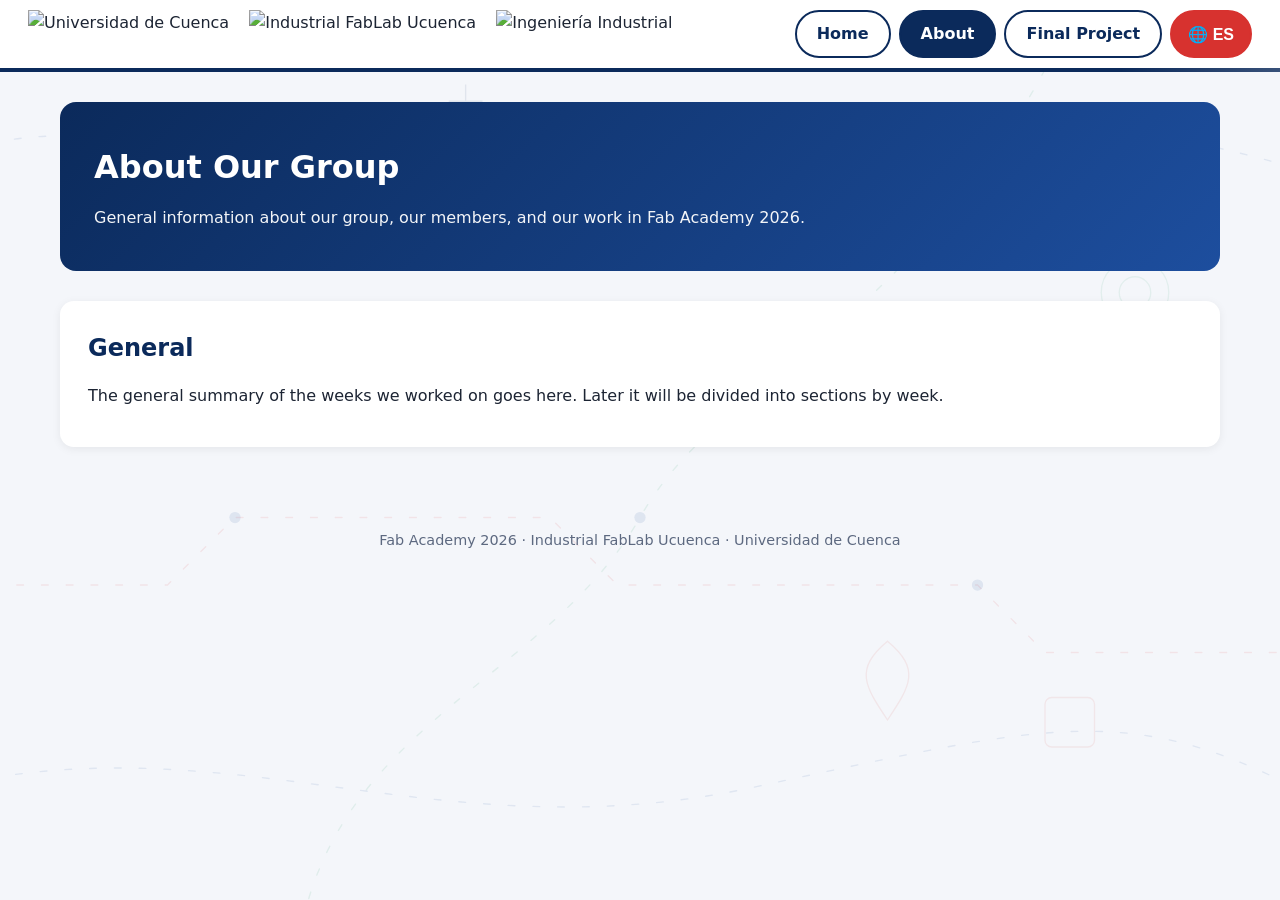
==== about.html @ 64b17518 "Add files via upload" ====
<!DOCTYPE html>
<html lang="en">
<head>
<meta charset="UTF-8">
<meta name="viewport" content="width=device-width, initial-scale=1.0">
<title>About | Fab Academy 2026 - Industrial FabLab Ucuenca</title>
<link rel="stylesheet" href="style.css">
</head>
<body>
<header>
  <div class="logos">
    <img src="images/ucuenca-logo.png" alt="Universidad de Cuenca">
    <img src="images/fablab-logo.png" alt="Industrial FabLab Ucuenca">
    <img src="images/industrial-logo.png" alt="Ingeniería Industrial">
  </div>
  <nav>
    <a href="index.html" class="" data-i18n="home">Home</a>
    <a href="about.html" class="active" data-i18n="about">About</a>
    <a href="final-project.html" class="" data-i18n="final">Final Project</a>
    <button class="lang-btn" id="langBtn" type="button">🌐 ES</button>
  </nav>
</header>
<div class="layout"><main>
  <section class="hero"><h1 data-i18n="aboutTitle">About Our Group</h1><p data-i18n="aboutText">General information about our group, our members, and our work in Fab Academy 2026.</p></section>
  <div class="panel"><h2 data-i18n="general">General</h2><p data-i18n="generalText">The general summary of the weeks we worked on goes here. Later it will be divided into sections by week.</p></div>
</main></div>
<footer data-i18n="footer">Fab Academy 2026 · Industrial FabLab Ucuenca · Universidad de Cuenca</footer>
<button id="toTop" title="Back to top">↑</button>
<script src="script.js"></script>
</body>
</html>
---- style.css ----
:root{--navy:#0b2a5b;--blue:#1d4e9e;--red:#d7322f;--green:#1f9a5a;--bg:#f4f6fa;--card:#fff;--text:#1c2433;--muted:#5d6980}
*{box-sizing:border-box;margin:0;padding:0}
html{scroll-behavior:smooth}
body{font-family:'Segoe UI',system-ui,Arial,sans-serif;background:var(--bg);color:var(--text);line-height:1.6}
a{color:inherit;text-decoration:none}
header{background:#fff;border-bottom:4px solid var(--navy);position:sticky;top:0;z-index:50;display:flex;align-items:center;justify-content:space-between;flex-wrap:wrap;gap:12px;padding:10px 28px}
.logos{display:flex;align-items:center;gap:20px}
.logos img{height:48px;width:auto;object-fit:contain}
nav{display:flex;gap:8px}
nav a{padding:9px 20px;border-radius:999px;font-weight:600;color:var(--navy);border:2px solid var(--navy);transition:.2s}
nav a:hover,nav a.active{background:var(--navy);color:#fff}
.layout{display:flex;max-width:1200px;margin:30px auto;padding:0 20px;gap:28px;align-items:flex-start}
aside{width:210px;flex-shrink:0;background:var(--card);border-radius:14px;padding:18px;box-shadow:0 2px 10px #0001;position:sticky;top:110px}
aside h3{color:var(--navy);margin-bottom:10px;font-size:1rem;text-transform:uppercase;letter-spacing:.06em}
aside a{display:block;padding:9px 12px;border-radius:8px;font-weight:500;color:var(--text)}
aside a:hover,aside a.active{background:var(--navy);color:#fff}
main{flex:1;min-width:0}
.hero{background:linear-gradient(135deg,var(--navy),var(--blue));color:#fff;border-radius:16px;padding:40px 34px;margin-bottom:30px}
.hero h1{font-size:2rem;margin-bottom:12px}
.hero p{max-width:720px;opacity:.95}
h2{color:var(--navy);margin:8px 0 16px}
.grid{display:grid;grid-template-columns:repeat(auto-fit,minmax(220px,1fr));gap:18px;margin-bottom:34px}
.card{background:var(--card);border-radius:14px;padding:22px;box-shadow:0 2px 10px #0001;border-top:5px solid var(--blue);cursor:pointer;transition:.2s;text-align:center}
.card:nth-child(2){border-color:var(--red)}.card:nth-child(3){border-color:var(--green)}.card:nth-child(4){border-color:var(--navy)}
.card:hover{transform:translateY(-4px);box-shadow:0 8px 20px #0002}
.avatar{width:72px;height:72px;border-radius:50%;background:var(--navy);color:#fff;display:grid;place-items:center;font-size:1.6rem;font-weight:700;margin:0 auto 10px}
.card small{color:var(--muted)}
.week-card{text-align:left}
.week-card span{display:inline-block;background:var(--navy);color:#fff;border-radius:6px;padding:2px 10px;font-size:.8rem;margin-bottom:8px}
.panel{background:var(--card);border-radius:14px;padding:28px;box-shadow:0 2px 10px #0001;margin-bottom:24px}
.panel h2{margin-top:0}
.panel p{margin-bottom:10px;color:var(--text)}
.modal{position:fixed;inset:0;background:#000a;display:none;align-items:center;justify-content:center;z-index:100;padding:20px}
.modal.open{display:flex}
.modal-box{background:#fff;border-radius:16px;max-width:520px;width:100%;padding:30px;position:relative;max-height:90vh;overflow:auto}
.modal-box h3{color:var(--navy);margin-bottom:4px}
.modal-box h4{margin:14px 0 4px;color:var(--blue)}
.close{position:absolute;top:12px;right:16px;background:none;border:0;font-size:1.8rem;cursor:pointer;color:var(--muted)}
#toTop{position:fixed;right:24px;bottom:24px;width:48px;height:48px;border:0;border-radius:50%;background:var(--navy);color:#fff;font-size:1.4rem;cursor:pointer;box-shadow:0 4px 12px #0004;opacity:0;pointer-events:none;transition:.3s;z-index:60}
#toTop.show{opacity:1;pointer-events:auto}
footer{text-align:center;padding:28px;color:var(--muted);font-size:.9rem}
@media(max-width:800px){.layout{flex-direction:column}aside{width:100%;position:static}header{padding:10px 14px}.logos img{height:36px}}
/* ---- v2 additions ---- */
.hero-img{background:linear-gradient(rgba(11,42,91,.80),rgba(11,42,91,.72)),url(images/campusbalzay.jpg) center/cover no-repeat;padding:80px 34px}
.week-card{padding:0;overflow:hidden}
.week-card .cover{width:100%;aspect-ratio:16/10;object-fit:cover;display:block;background:linear-gradient(135deg,var(--navy),var(--blue))}
.week-card .cover.empty{aspect-ratio:16/10}
.wc-body{padding:16px 18px 20px}
.wc-body h3{color:var(--navy);margin-bottom:6px}
.wc-body p{color:var(--muted);font-size:.95rem}
.avatar{overflow:hidden;width:96px;height:96px;border:4px solid var(--navy)}
.avatar img{width:100%;height:100%;object-fit:cover;object-position:50% 30%;display:block}
.modal-photo{width:130px;height:130px;border-radius:50%;overflow:hidden;border:5px solid var(--navy);margin:0 auto 14px}
.modal-photo img{width:100%;height:100%;object-fit:cover;object-position:50% 30%}
.modal-photo.initial{display:grid;place-items:center;background:var(--navy);color:#fff;font-size:3rem;font-weight:700}
.modal-box{text-align:center}
.modal-box h4,.modal-box p{text-align:left}
.lang-btn{padding:9px 16px;border-radius:999px;border:2px solid var(--red);background:var(--red);color:#fff;font-weight:700;cursor:pointer;font-size:1rem;transition:.2s}
.lang-btn:hover{background:#fff;color:var(--red)}

/* ---- v3: subtle motion, background decoration, week 1 hero ---- */
header{position:sticky;transition:padding .3s,box-shadow .3s}
header::after{content:"";position:absolute;left:0;right:0;bottom:-4px;height:4px;background:linear-gradient(90deg,transparent 0,transparent 35%,rgba(255,255,255,.55) 50%,transparent 65%,transparent 100%);background-size:250% 100%;animation:sheen 7s linear infinite;pointer-events:none}
@keyframes sheen{from{background-position:150% 0}to{background-position:-100% 0}}
header.scrolled{padding-top:6px;padding-bottom:6px;box-shadow:0 4px 14px #0b2a5b1a}
.logos img{transition:height .3s,transform .3s;animation:bob 6s ease-in-out infinite}
.logos img:nth-child(2){animation-delay:-2s}.logos img:nth-child(3){animation-delay:-4s}
.logos img:hover{transform:scale(1.05)}
@keyframes bob{50%{transform:translateY(-2px)}}
nav a:hover{transform:translateY(-1px)}
.lang-btn:hover{transform:scale(1.04)}

.bg-deco{position:fixed;inset:0;width:100%;height:100%;z-index:0;pointer-events:none}
.bg-deco .path{fill:none;stroke:var(--blue);stroke-width:1.2;stroke-linecap:round;stroke-dasharray:6 16;opacity:.09;animation:flow 40s linear infinite}
.bg-deco .path.r{stroke:var(--red);animation-duration:55s;animation-direction:reverse}
.bg-deco .path.g{stroke:var(--green);animation-duration:48s}
.bg-deco .node{fill:var(--blue);opacity:.1;animation:blink 6s ease-in-out infinite}
.bg-deco .shape{fill:none;stroke:var(--navy);stroke-width:1.2;opacity:.08;animation:drift 26s ease-in-out infinite;transform-box:fill-box;transform-origin:center}
.bg-deco .shape.s2{animation-duration:32s;animation-delay:-8s;stroke:var(--green)}
.bg-deco .shape.s3{animation-duration:29s;animation-delay:-14s;stroke:var(--red)}
@keyframes flow{to{stroke-dashoffset:-880}}
@keyframes blink{50%{opacity:.03}}
@keyframes drift{0%,100%{transform:translate(0,0) rotate(0)}50%{transform:translate(14px,-20px) rotate(25deg)}}
.layout,footer{position:relative;z-index:1}

.hero-week1{background:linear-gradient(rgba(11,42,91,.72),rgba(11,42,91,.62)),url(images/week01.jpg) center/cover no-repeat;padding:80px 34px}
.panel h3.sub{color:var(--blue);margin:-6px 0 14px;font-weight:600}
@media(prefers-reduced-motion:reduce){*{animation:none!important;transition:none!important}}

/* ---- v4: home hero interaction, industrial background, team/weekly layout, week 02 ---- */
.hero-img{position:relative;overflow:hidden}
.hero-img>h1,.hero-img>p{position:relative;z-index:1}
.hero-canvas{position:absolute;inset:0;width:100%;height:100%;z-index:0}
.bg-ind .gear path,.bg-ind .gear circle,.bg-ind .flow *,.bg-ind .bars *,.bg-ind .belt *{fill:none;stroke:var(--navy);stroke-width:1.3;opacity:.1;stroke-linejoin:round}
.bg-ind .gear{animation:spin 60s linear infinite;transform-box:fill-box;transform-origin:center}
.bg-ind .gear.rev{animation-direction:reverse;animation-duration:44s}.bg-ind .gear.slow{animation-duration:90s}
.bg-ind .flow path.r{stroke:var(--red);stroke-dasharray:5 9;animation:flow 30s linear infinite}
.bg-ind .bars rect{stroke:var(--blue);transform-box:fill-box;transform-origin:bottom;animation:grow 7s ease-in-out infinite}
.bg-ind .bars .b2{animation-delay:-1.5s}.bg-ind .bars .b3{animation-delay:-3s}.bg-ind .bars .b4{animation-delay:-4.5s}
.bg-ind .bars .path{stroke:var(--green);stroke-dasharray:5 9;animation:flow 36s linear infinite}
.bg-ind .belt .box{stroke:var(--red);animation:ride 14s linear infinite}.bg-ind .belt .b2{animation-delay:-7s}
@keyframes spin{to{transform:rotate(360deg)}}
@keyframes grow{50%{transform:scaleY(.6)}}
@keyframes ride{from{transform:translateX(0)}to{transform:translateX(250px)}}
.team-grid{grid-template-columns:repeat(auto-fit,minmax(140px,1fr));gap:12px}
.team-grid .card{padding:12px 10px;border-top-width:4px;font-size:.92rem}
.team-grid .avatar{width:64px;height:64px;border-width:3px;font-size:1.3rem;margin-bottom:6px}
.team-grid .card small{font-size:.78rem}
.weekly-title{font-size:2rem;margin:34px 0 18px;padding-left:16px;border-left:6px solid var(--red);line-height:1.1}
.weekly-grid{grid-template-columns:repeat(auto-fit,minmax(270px,1fr));gap:26px;padding:26px;background:linear-gradient(135deg,#fff,#e9eefa);border:2px solid #d6def0;border-radius:20px;box-shadow:0 10px 30px #0b2a5b1f}
.weekly-grid .week-card{box-shadow:0 6px 18px #0b2a5b26;border-top-width:6px}
.weekly-grid .week-card:hover{transform:translateY(-6px);box-shadow:0 14px 30px #0b2a5b33}
.weekly-grid .wc-body{padding:20px 22px 24px}
.weekly-grid .wc-body h3{font-size:1.5rem}.weekly-grid .wc-body p{font-size:1.02rem}
.hero-week2{background:linear-gradient(rgba(11,42,91,.72),rgba(11,42,91,.62)),url(images/week02.jpg) center/cover no-repeat;padding:80px 34px}
.intro-panel{border-left:6px solid var(--blue);background:linear-gradient(135deg,#fff 60%,#eef3fc)}
.chips{display:flex;flex-wrap:wrap;gap:10px;margin:14px 0}
.chip{padding:6px 14px;border-radius:999px;font-size:.88rem;font-weight:600;color:#fff}
.chip.c1{background:var(--navy)}.chip.c2{background:var(--red)}.chip.c3{background:var(--green)}
.objective{background:#eef3fc;border-radius:10px;padding:12px 16px;border-left:4px solid var(--green);margin-top:6px}
.objective strong{color:var(--navy)}
.sw{border-top:5px solid var(--blue)}
.sw-title{color:var(--navy);margin-bottom:10px;font-size:1.35rem}
.sw figure{margin:16px auto;text-align:center}
.sw figure img{max-width:100%;border-radius:10px;border:1px solid #d6def0;box-shadow:0 4px 14px #0b2a5b1f}
.sw figcaption{color:var(--muted);font-size:.9rem;margin-top:8px;font-style:italic}
.note{background:#fff6e8;border-left:4px solid var(--red);border-radius:8px;padding:10px 14px;margin-bottom:10px}
.tbl-wrap{overflow-x:auto;margin-top:12px}
.tbl{width:100%;border-collapse:collapse;font-size:.95rem}
.tbl th{background:var(--navy);color:#fff;text-align:left;padding:10px 14px}
.tbl td{padding:10px 14px;border-bottom:1px solid #e2e8f4;vertical-align:top}
.tbl tbody tr:nth-child(even){background:#f4f7fc}
.tbl tbody tr:hover{background:#e8eefb}
.tbl td:first-child{font-weight:600;color:var(--navy);white-space:nowrap}
.tag{display:inline-block;padding:1px 10px;border-radius:6px;font-size:.78rem;font-weight:700;color:#fff}
.tag.t2{background:var(--blue)}.tag.t3{background:var(--green)}
.bib{padding-left:20px}.bib li{margin-bottom:8px}.bib a{color:var(--blue)}
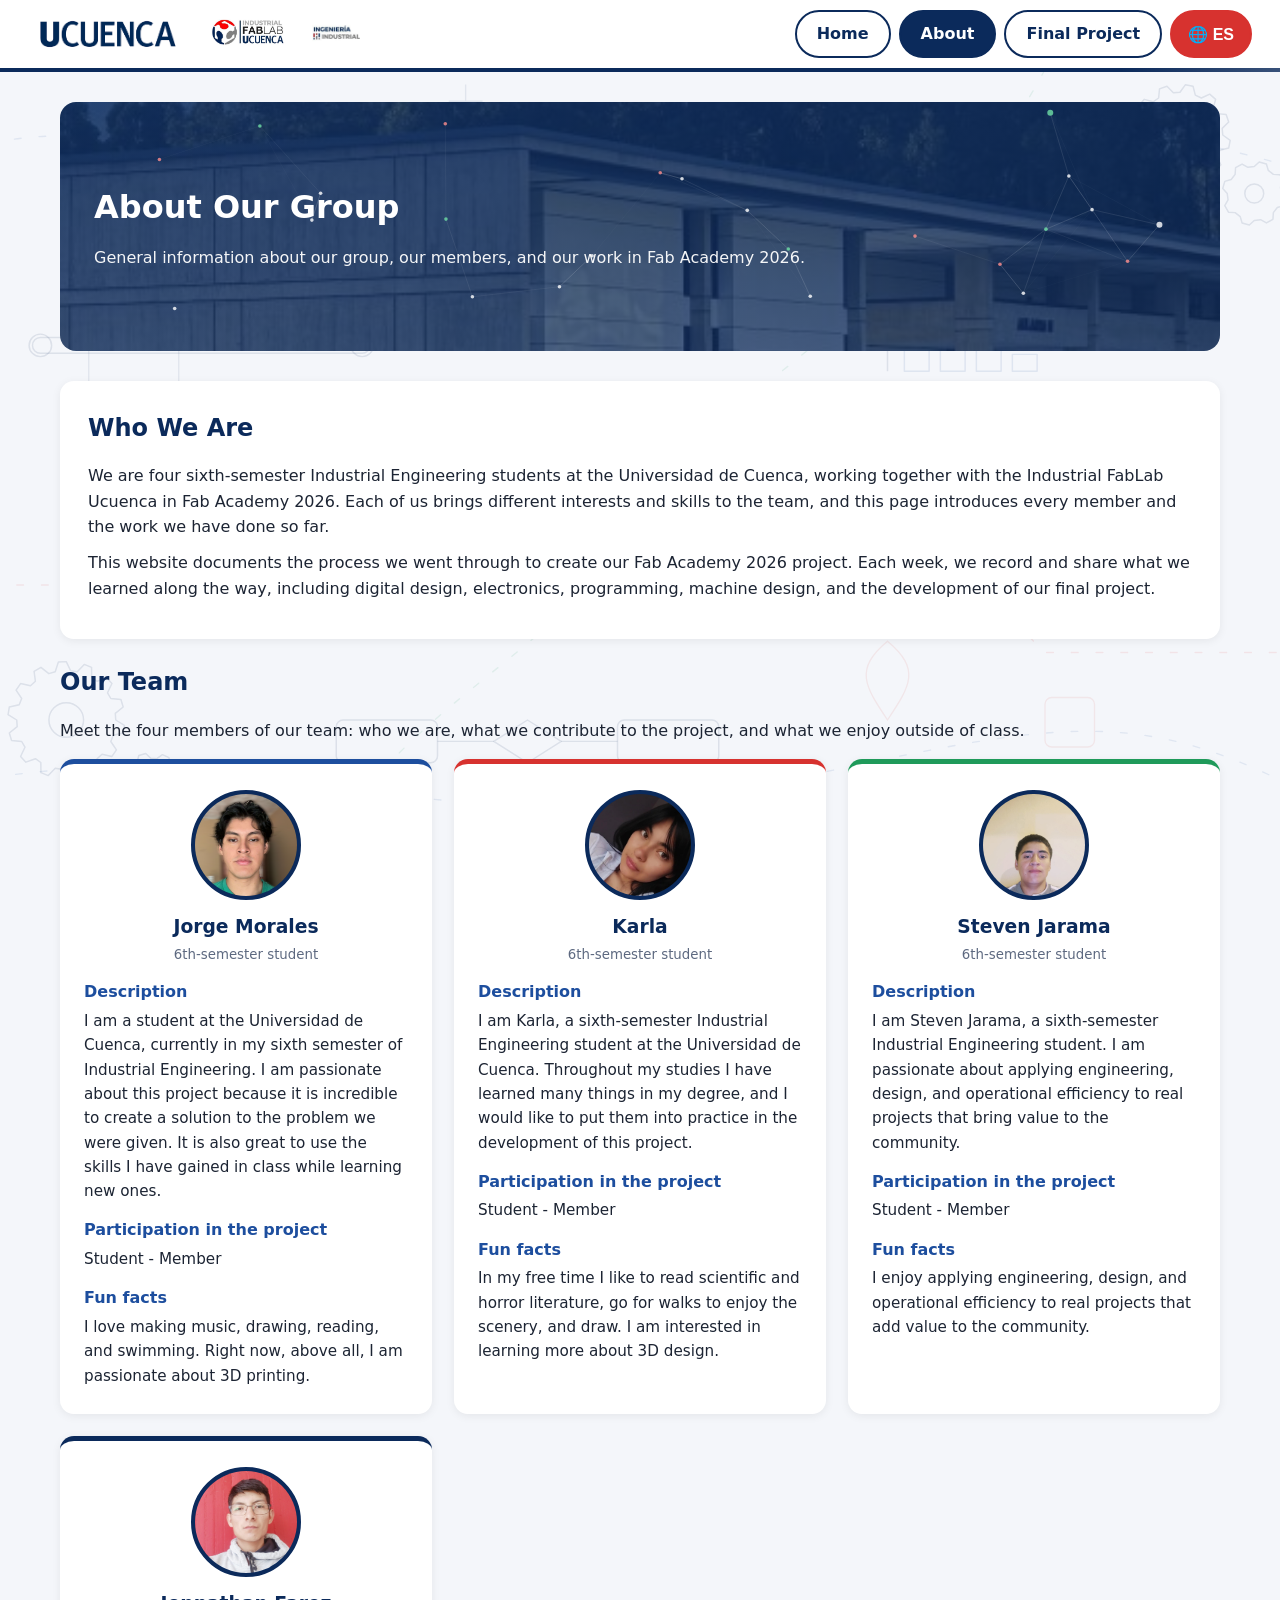
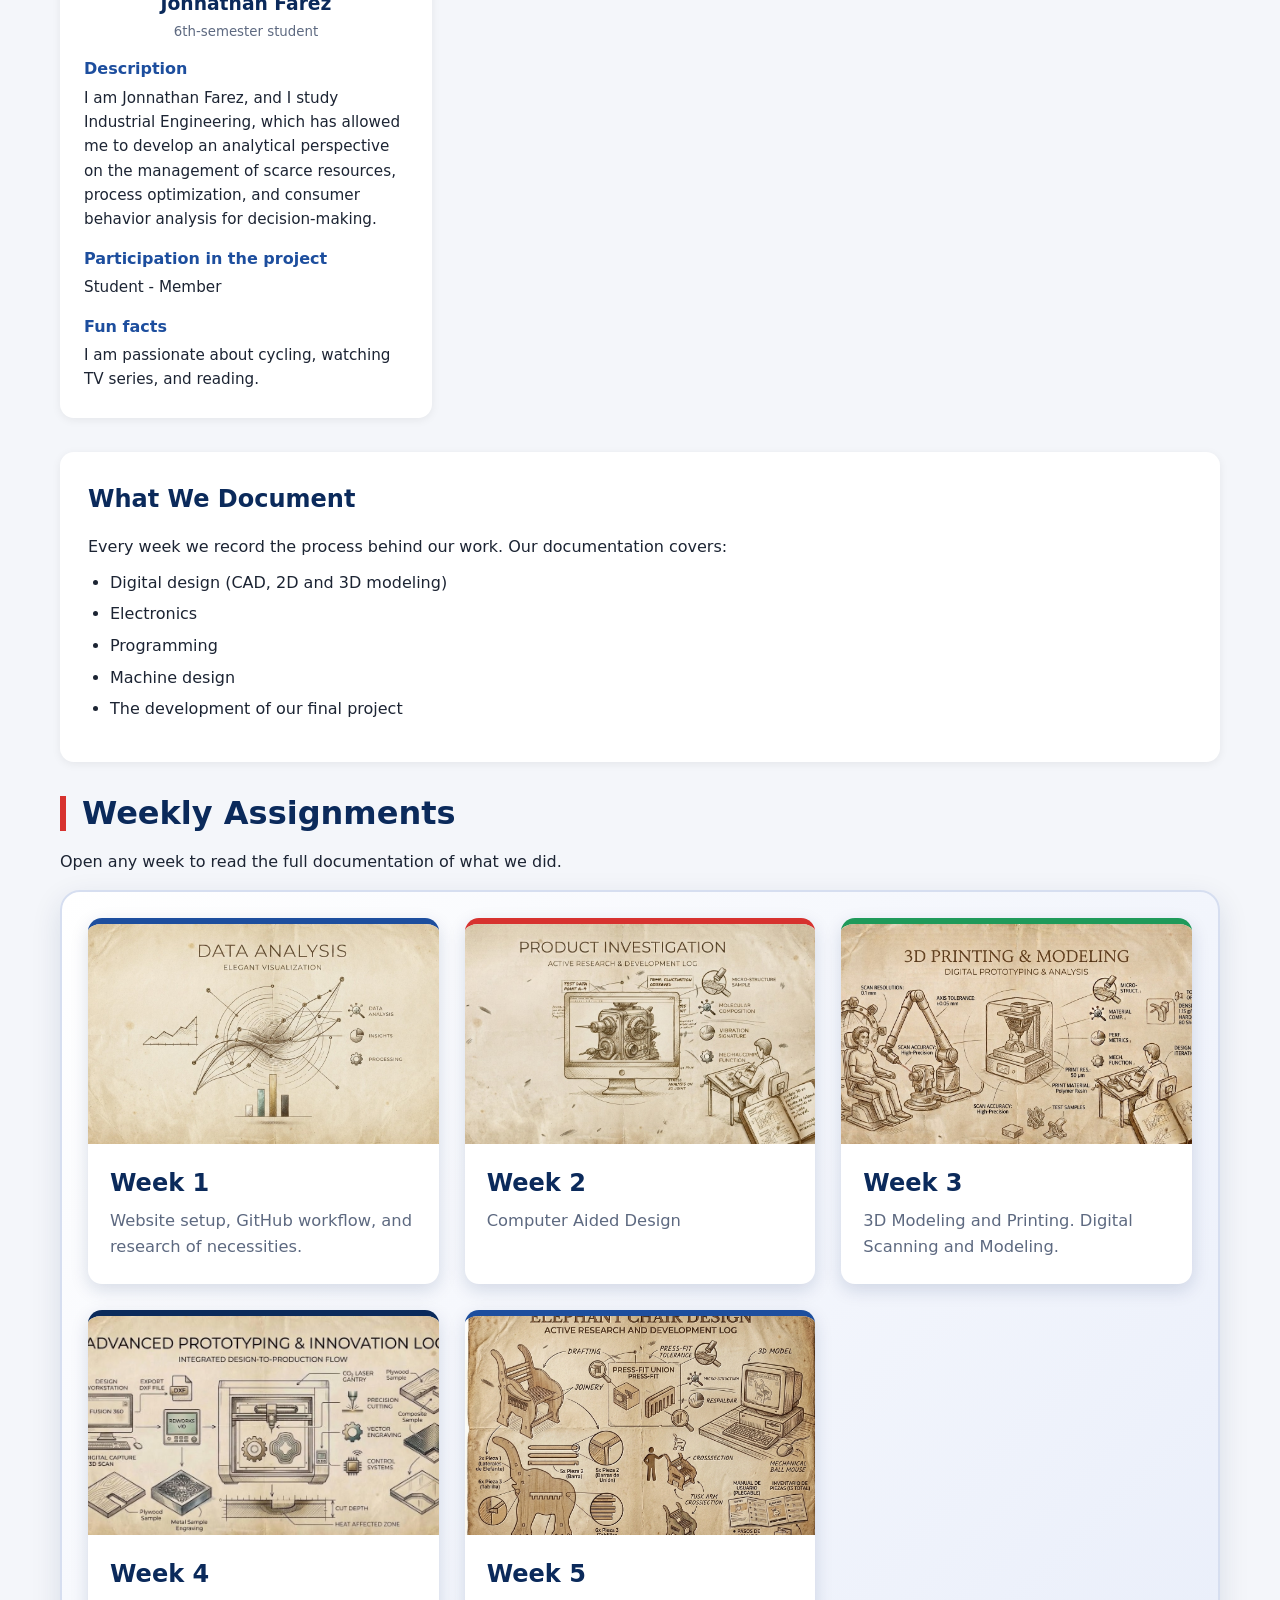
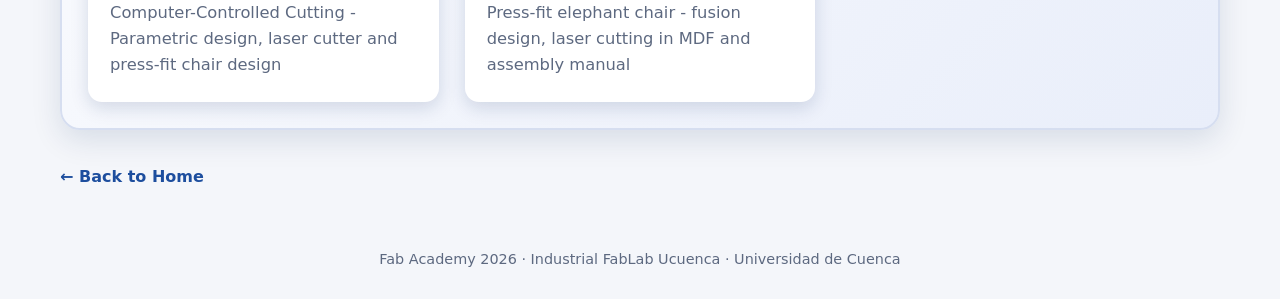
==== commit 8c2b3220: "Add files via upload" ====
--- a/about.html
+++ b/about.html
@@ -5,6 +5,19 @@
 <meta name="viewport" content="width=device-width, initial-scale=1.0">
 <title>About | Fab Academy 2026 - Industrial FabLab Ucuenca</title>
 <link rel="stylesheet" href="style.css">
+<style>
+.about-team{grid-template-columns:repeat(auto-fit,minmax(300px,1fr));gap:22px;margin-bottom:34px}
+.member{cursor:default;text-align:left;padding:26px 24px}
+.member:hover{transform:none;box-shadow:0 2px 10px #0001}
+.member .avatar{width:110px;height:110px;margin:0 auto 12px}
+.member h3{color:var(--navy);text-align:center;margin-bottom:2px}
+.member .role{display:block;text-align:center;color:var(--muted);margin-bottom:6px}
+.member h4{margin:14px 0 4px;color:var(--blue)}
+.member p{font-size:.95rem;color:var(--text)}
+.about-list{margin:0 0 12px 22px}
+.about-list li{margin-bottom:6px}
+.about-links{margin-top:6px}
+</style>
 </head>
 <body>
 <header>
@@ -21,11 +34,81 @@
   </nav>
 </header>
 <div class="layout"><main>
-  <section class="hero"><h1 data-i18n="aboutTitle">About Our Group</h1><p data-i18n="aboutText">General information about our group, our members, and our work in Fab Academy 2026.</p></section>
-  <div class="panel"><h2 data-i18n="general">General</h2><p data-i18n="generalText">The general summary of the weeks we worked on goes here. Later it will be divided into sections by week.</p></div>
+  <section class="hero hero-img"><h1 data-i18n="aboutTitle">About Our Group</h1><p data-i18n="aboutText">General information about our group, our members, and our work in Fab Academy 2026.</p></section>
+
+  <div class="panel"><h2 data-i18n="aboutWhoT">Who We Are</h2>
+    <p data-i18n="aboutWho">We are four sixth-semester Industrial Engineering students at the Universidad de Cuenca, working together with the Industrial FabLab Ucuenca in Fab Academy 2026. Each of us brings different interests and skills to the team, and this page introduces every member and the work we have done so far.</p>
+    <p data-i18n="heroText">This website documents the process we went through to create our Fab Academy 2026 project. Each week, we record and share what we learned along the way, including digital design, electronics, programming, machine design, and the development of our final project.</p>
+  </div>
+
+  <h2 data-i18n="team">Our Team</h2>
+  <p data-i18n="aboutTeamIntro" style="margin-bottom:16px">Meet the four members of our team: who we are, what we contribute to the project, and what we enjoy outside of class.</p>
+  <div class="grid about-team" id="teamAbout"></div>
+
+  <div class="panel"><h2 data-i18n="aboutDoesT">What We Document</h2>
+    <p data-i18n="aboutDoes">Every week we record the process behind our work. Our documentation covers:</p>
+    <ul class="about-list">
+      <li data-i18n="aboutL1">Digital design (CAD, 2D and 3D modeling)</li>
+      <li data-i18n="aboutL2">Electronics</li>
+      <li data-i18n="aboutL3">Programming</li>
+      <li data-i18n="aboutL4">Machine design</li>
+      <li data-i18n="aboutL5">The development of our final project</li>
+    </ul>
+  </div>
+
+  <h2 class="weekly-title" data-i18n="weekly">Weekly Assignments</h2>
+  <p data-i18n="aboutWeeksIntro" style="margin-bottom:16px">Open any week to read the full documentation of what we did.</p>
+  <div class="grid weekly-grid">
+    <a class="card week-card" href="week01.html"><img class="cover" src="images/week01.jpg" alt="Week 1"><div class="wc-body"><h3 data-i18n="week" data-n="1">Week 1</h3><p data-i18n="w1d">Website setup, GitHub workflow, and research of necessities.</p></div></a>
+    <a class="card week-card" href="week02.html"><img class="cover" src="images/week02.jpg" alt="Week 2"><div class="wc-body"><h3 data-i18n="week" data-n="2">Week 2</h3><p data-i18n="w2d">Computer Aided Design</p></div></a>
+    <a class="card week-card" href="week03.html"><img class="cover" src="images/week03.jpg" alt="Week 3"><div class="wc-body"><h3 data-i18n="week" data-n="3">Week 3</h3><p data-i18n="w3d">3D Modeling and Printing. Digital Scanning and Modeling.</p></div></a>
+    <a class="card week-card" href="week04.html"><img class="cover" src="images/week04.jpg" alt="Week 4" onerror="this.outerHTML='<div class=\'cover empty\'></div>'"><div class="wc-body"><h3 data-i18n="week" data-n="4">Week 4</h3><p data-i18n="w4home">Computer-Controlled Cutting - Parametric design, laser cutter and press-fit chair design</p></div></a>
+    <a class="card week-card" href="week05.html"><img class="cover" src="images/week05.jpg" alt="Week 5" onerror="this.outerHTML='<div class=\'cover empty\'></div>'"><div class="wc-body"><h3 data-i18n="week" data-n="5">Week 5</h3><p data-i18n="w5home">Press-fit elephant chair - fusion design, laser cutting in MDF and assembly manual</p></div></a>
+  </div>
+
+  <p class="about-links"><a href="index.html" style="color:var(--blue);font-weight:600" data-i18n="back">← Back to Home</a></p>
 </main></div>
 <footer data-i18n="footer">Fab Academy 2026 · Industrial FabLab Ucuenca · Universidad de Cuenca</footer>
 <button id="toTop" title="Back to top">↑</button>
 <script src="script.js"></script>
+<script>
+/* About page: extra texts + team cards (the team data comes from script.js) */
+Object.assign(i18n.en,{
+ "aboutWhoT":"Who We Are",
+ "aboutWho":"We are four sixth-semester Industrial Engineering students at the Universidad de Cuenca, working together with the Industrial FabLab Ucuenca in Fab Academy 2026. Each of us brings different interests and skills to the team, and this page introduces every member and the work we have done so far.",
+ "aboutTeamIntro":"Meet the four members of our team: who we are, what we contribute to the project, and what we enjoy outside of class.",
+ "aboutDoesT":"What We Document",
+ "aboutDoes":"Every week we record the process behind our work. Our documentation covers:",
+ "aboutL1":"Digital design (CAD, 2D and 3D modeling)",
+ "aboutL2":"Electronics",
+ "aboutL3":"Programming",
+ "aboutL4":"Machine design",
+ "aboutL5":"The development of our final project",
+ "aboutWeeksIntro":"Open any week to read the full documentation of what we did.",
+ "w2d":"Computer Aided Design",
+ "w3d":"3D Modeling and Printing. Digital Scanning and Modeling."
+});
+Object.assign(i18n.es,{
+ "aboutWhoT":"Quiénes somos",
+ "aboutWho":"Somos cuatro estudiantes de sexto ciclo de Ingeniería Industrial de la Universidad de Cuenca, trabajando junto con el Industrial FabLab Ucuenca en Fab Academy 2026. Cada uno aporta intereses y habilidades distintas al equipo, y esta página presenta a cada integrante y el trabajo que hemos realizado hasta ahora.",
+ "aboutTeamIntro":"Conoce a los cuatro integrantes de nuestro equipo: quiénes somos, qué aportamos al proyecto y qué disfrutamos fuera de clases.",
+ "aboutDoesT":"Qué documentamos",
+ "aboutDoes":"Cada semana registramos el proceso detrás de nuestro trabajo. Nuestra documentación abarca:",
+ "aboutL1":"Diseño digital (CAD, modelado 2D y 3D)",
+ "aboutL2":"Electrónica",
+ "aboutL3":"Programación",
+ "aboutL4":"Diseño de máquinas",
+ "aboutL5":"El desarrollo de nuestro proyecto final",
+ "aboutWeeksIntro":"Abre cualquier semana para leer la documentación completa de lo que hicimos."
+});
+function renderAbout(){
+ const box=document.getElementById('teamAbout');if(!box)return;
+ const tx=i18n[lang];
+ box.innerHTML=team.map(t=>{
+  const photo=t.img?`<div class="avatar"><img src="${t.img}" alt="${t.n}"></div>`:`<div class="avatar">${t.n[0]}</div>`;
+  return `<div class="card member">${photo}<h3>${t.n}</h3><small class="role">${tx[t.r]}</small><h4>${tx.mDesc}</h4><p>${t.d[lang]}</p><h4>${tx.mPart}</h4><p>${t.p[lang]}</p><h4>${tx.mFun}</h4><p>${t.f[lang]}</p></div>`}).join('');
+}
+(function(){const base=applyLang;applyLang=function(){base();renderAbout()};applyLang()})();
+</script>
 </body>
 </html>
--- a/style.css
+++ b/style.css
@@ -135,3 +135,90 @@
 .tag{display:inline-block;padding:1px 10px;border-radius:6px;font-size:.78rem;font-weight:700;color:#fff}
 .tag.t2{background:var(--blue)}.tag.t3{background:var(--green)}
 .bib{padding-left:20px}.bib li{margin-bottom:8px}.bib a{color:var(--blue)}
+
+/* ---- v5: week 02 problems section + downloadable files ---- */
+.tbl td:last-child.score{font-weight:700;color:var(--navy);text-align:center}
+.tbl th.score{text-align:center}
+.dl-box{display:flex;align-items:center;flex-wrap:wrap;gap:14px;margin-top:20px;padding:14px 18px;background:linear-gradient(135deg,#eef8f2,#e4f3ea);border:1px solid #bfe3cc;border-left:6px solid var(--green);border-radius:12px}
+.dl-badge{background:var(--green);color:#fff;font-size:.75rem;font-weight:700;letter-spacing:.05em;text-transform:uppercase;padding:4px 12px;border-radius:999px;white-space:nowrap}
+.dl-info{display:flex;flex-direction:column;line-height:1.3}
+.dl-info strong{color:var(--navy)}
+.dl-info small{color:var(--muted)}
+.dl-btn{margin-left:auto;background:var(--navy);color:#fff;font-weight:600;padding:9px 20px;border-radius:999px;transition:background .25s,transform .2s;white-space:nowrap}
+.dl-btn:hover{background:var(--red);transform:translateY(-2px)}
+
+/* ---- v6: week 03 ---- */
+.hero-week3{background:linear-gradient(rgba(11,42,91,.72),rgba(11,42,91,.62)),url(images/week03.jpg) center/cover no-repeat;padding:80px 34px}
+.panel ul,.panel ol{margin:0 0 12px 22px}
+.panel li{margin-bottom:4px}
+.gallery{display:grid;grid-template-columns:repeat(auto-fit,minmax(240px,1fr));gap:16px;margin:16px 0}
+.gallery figure{margin:0}
+.gallery figure img{width:100%;aspect-ratio:4/3;object-fit:cover}
+.ph{min-height:200px;display:grid;place-items:center;border:2px dashed #9fb0d0;border-radius:10px;background:#eef3fc;color:var(--muted);font-weight:600;font-size:.9rem;padding:20px;text-align:center;word-break:break-all}
+.gallery .ph{aspect-ratio:4/3}
+.dl-box+.dl-box{margin-top:12px}
+
+/* ---- v7: weeks 04 and 05 (image is optional: falls back to the blue gradient) ---- */
+.hero-week4{background:linear-gradient(rgba(11,42,91,.72),rgba(11,42,91,.62)),url(images/week04.jpg) center/cover no-repeat,linear-gradient(135deg,var(--navy),var(--blue));padding:80px 34px}
+.hero-week5{background:linear-gradient(rgba(11,42,91,.72),rgba(11,42,91,.62)),url(images/week05.jpg) center/cover no-repeat,linear-gradient(135deg,var(--navy),var(--blue));padding:80px 34px}
+
+
+/* ---- v8: week 03 merged with week 05 (scanning, resin, safety, comparison) ---- */
+.tag.t0{background:var(--muted)}.tag.t5{background:var(--red)}
+.cmp td:nth-child(2),.cmp td:nth-child(3){min-width:210px}
+.cmp td:last-child{text-align:center;white-space:nowrap}.cmp th:last-child{text-align:center}
+.verdict{margin-top:18px;padding:16px 20px;background:#eef3fc;border-left:6px solid var(--blue);border-radius:10px;font-size:1.02rem}
+.verdict strong{color:var(--navy)}
+.wl-grid{display:grid;grid-template-columns:repeat(auto-fit,minmax(300px,1fr));gap:20px;margin-top:10px}
+.wl{border-radius:12px;padding:18px 22px;border:1px solid #d6def0;border-top:6px solid var(--green);background:#f3faf6}
+.wl.bad{border-top-color:var(--red);background:#fdf4f3}
+.wl h3{margin-bottom:10px;color:var(--green)}.wl.bad h3{color:var(--red)}
+.wl ul{margin:0 0 0 20px}.wl li{margin-bottom:8px}
+
+/* resin safety: big and impossible to miss */
+.safety-banner{display:flex;align-items:center;gap:12px;background:var(--red);color:#fff;padding:14px 22px;border-radius:12px;margin-bottom:24px;font-size:1.05rem;box-shadow:0 6px 18px #d7322f55;transition:transform .2s,box-shadow .2s}
+.safety-banner:hover{transform:translateY(-2px);box-shadow:0 10px 24px #d7322f77}
+.safety-banner span:first-child{font-size:1.6rem}.safety-banner .go{margin-left:auto;font-size:1.4rem;font-weight:700}
+.safety{background:#fff;border:4px solid var(--red);border-radius:18px;padding:0 0 26px;margin-bottom:28px;box-shadow:0 10px 30px #d7322f33;overflow:hidden;scroll-margin-top:110px}
+.safety-head{display:flex;align-items:center;gap:20px;background:linear-gradient(135deg,#b4231f,var(--red));color:#fff;padding:26px 30px;margin-bottom:24px}
+.safety-icon{font-size:4rem;line-height:1}
+.safety-head h2{color:#fff;margin:0 0 6px;font-size:2.2rem;line-height:1.1}
+.safety-lead{font-size:1.15rem;font-weight:600;max-width:760px}
+.safety-grid{display:grid;grid-template-columns:repeat(auto-fit,minmax(260px,1fr));gap:18px;padding:0 26px}
+.safety-card{background:#fff6f5;border:2px solid #f2c4c2;border-radius:14px;padding:18px 20px}
+.safety-card .sc-icon{font-size:2.4rem;line-height:1;margin-bottom:6px}
+.safety-card h3{color:var(--red);font-size:1.25rem;margin-bottom:8px}
+.safety-card ul{margin:0 0 0 20px;font-size:1.02rem}.safety-card li{margin-bottom:6px}
+.dd-grid{display:grid;grid-template-columns:repeat(auto-fit,minmax(280px,1fr));gap:18px;padding:22px 26px 0}
+.dd{border-radius:14px;padding:16px 20px;font-size:1.02rem}
+.dd h3{font-size:1.3rem;margin-bottom:8px}
+.dd ul{margin:0 0 0 20px}.dd li{margin-bottom:6px}
+.dd.do{background:#eef8f2;border:2px solid #bfe3cc}.dd.do h3{color:var(--green)}
+.dd.dont{background:#fdecea;border:2px solid #f2b5b2}.dd.dont h3{color:var(--red)}
+.safety-alert{margin:22px 26px 0;padding:18px 22px;background:#fff3cd;border:3px solid #e6a700;border-radius:12px;font-size:1.12rem;font-weight:500}
+.safety-alert strong{color:#8a5a00;font-size:1.2rem}
+
+/* ---- v9: week 05 (press-fit elephant chair) ---- */
+.fig-pair{display:grid;grid-template-columns:repeat(auto-fit,minmax(280px,1fr));gap:18px;margin:16px 0;align-items:start}
+.fig-pair figure{margin:0}
+.fig-pair img{width:100%;max-height:480px;object-fit:contain;background:#f4f7fc}
+.steps{display:grid;grid-template-columns:repeat(auto-fit,minmax(250px,1fr));gap:16px;margin:14px 0}
+.step{background:#f4f7fc;border:1px solid #d6def0;border-top:5px solid var(--blue);border-radius:12px;padding:18px 20px 16px}
+.step:nth-child(2){border-top-color:var(--red)}.step:nth-child(3){border-top-color:var(--green)}.step:nth-child(4){border-top-color:var(--navy)}
+.step .num{display:inline-grid;place-items:center;width:34px;height:34px;border-radius:50%;background:var(--navy);color:#fff;font-weight:700;margin-bottom:8px}
+.step h3{color:var(--navy);font-size:1.05rem;margin-bottom:6px}
+.step p{margin:0;font-size:.97rem}
+.tbl td.qty{text-align:center;font-weight:700;color:var(--navy);white-space:nowrap}
+.tbl th.qty{text-align:center}
+
+/* ---- v9: MidTerm page + floating shortcut to downloads ---- */
+html{scroll-behavior:smooth}
+.hero-midterm{background:linear-gradient(rgba(11,42,91,.72),rgba(11,42,91,.62)),url(images/midterm-fusion-preview.jpg) center/cover no-repeat,linear-gradient(135deg,var(--navy),var(--blue));padding:80px 34px}
+#descargables{scroll-margin-top:110px}
+.dl-fab{position:fixed;top:118px;right:24px;z-index:55;display:flex;align-items:center;gap:8px;height:46px;padding:0 14px;border:0;border-radius:999px;background:var(--green);color:#fff;font:600 .92rem 'Segoe UI',system-ui,Arial,sans-serif;cursor:pointer;box-shadow:0 4px 12px #0004;transition:background .25s,transform .2s}
+.dl-fab:hover{background:var(--red);transform:translateY(-2px)}
+.dl-fab svg{width:22px;height:22px;flex-shrink:0}
+.dl-fab span{max-width:0;overflow:hidden;white-space:nowrap;transition:max-width .3s}
+.dl-fab:hover span,.dl-fab:focus-visible span{max-width:140px}
+@media(max-width:800px){.dl-fab{top:auto;bottom:84px;right:24px}}
+.ph.vid{min-height:260px}
